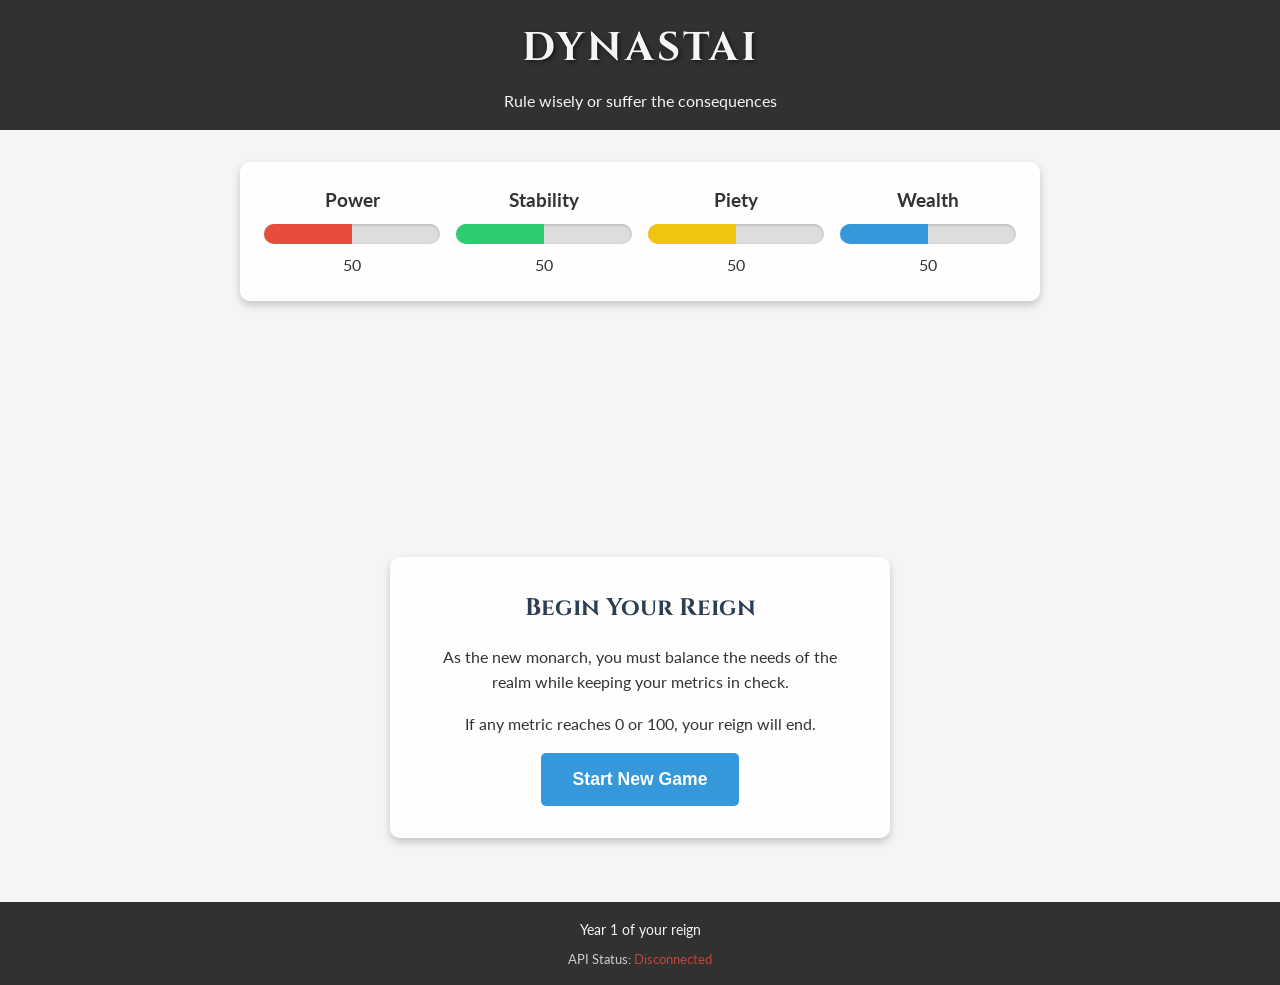
==== environments/dynastai/src/web/static/index.html @ e0dabe12 "Add DynastAI game environment with FastAPI backend and web frontend - Introduced `dynastai_local_ser" ====
<!DOCTYPE html>
<html lang="en">
<head>
    <meta charset="UTF-8">
    <meta name="viewport" content="width=device-width, initial-scale=1.0">
    <title>DynastAI - Medieval Kingdom Management</title>
    <link rel="stylesheet" href="css/main.css">
    <link rel="preconnect" href="https://fonts.googleapis.com">
    <link rel="preconnect" href="https://fonts.gstatic.com" crossorigin>
    <link href="https://fonts.googleapis.com/css2?family=Cinzel:wght@400;700&family=Lato:wght@300;400;700&display=swap" rel="stylesheet">
</head>
<body>
    <header>
        <h1>DynastAI</h1>
        <p>Rule wisely or suffer the consequences</p>
    </header>
    
    <main>
        <div id="metrics-container">
            <div class="metric">
                <h3>Power</h3>
                <div class="meter-container">
                    <div class="meter power" id="power-meter"></div>
                </div>
                <span id="power-value">50</span>
            </div>
            <div class="metric">
                <h3>Stability</h3>
                <div class="meter-container">
                    <div class="meter stability" id="stability-meter"></div>
                </div>
                <span id="stability-value">50</span>
            </div>
            <div class="metric">
                <h3>Piety</h3>
                <div class="meter-container">
                    <div class="meter piety" id="piety-meter"></div>
                </div>
                <span id="piety-value">50</span>
            </div>
            <div class="metric">
                <h3>Wealth</h3>
                <div class="meter-container">
                    <div class="meter wealth" id="wealth-meter"></div>
                </div>
                <span id="wealth-value">50</span>
            </div>
        </div>
        
        <div id="card-container" class="hidden">
            <div id="card">
                <div id="category-indicator"></div>
                <div id="card-text">Welcome to your kingdom, Your Majesty. Make your choices wisely...</div>
                <div id="card-options">
                    <button id="yes-button" class="choice-btn">Yes</button>
                    <button id="no-button" class="choice-btn">No</button>
                </div>
            </div>
        </div>
        
        <div id="effects-display" class="hidden">
            <div class="effect-item power-effect">Power: <span id="power-effect">0</span></div>
            <div class="effect-item stability-effect">Stability: <span id="stability-effect">0</span></div>
            <div class="effect-item piety-effect">Piety: <span id="piety-effect">0</span></div>
            <div class="effect-item wealth-effect">Wealth: <span id="wealth-effect">0</span></div>
        </div>
        
        <div id="start-screen">
            <h2>Begin Your Reign</h2>
            <p>As the new monarch, you must balance the needs of the realm while keeping your metrics in check.</p>
            <p>If any metric reaches 0 or 100, your reign will end.</p>
            <button id="start-game" class="primary-btn">Start New Game</button>
        </div>
        
        <div id="game-over" class="hidden">
            <h2>Your Reign Has Ended</h2>
            <p id="game-over-reason"></p>
            <div id="final-metrics">
                <div>Power: <span id="final-power"></span></div>
                <div>Stability: <span id="final-stability"></span></div>
                <div>Piety: <span id="final-piety"></span></div>
                <div>Wealth: <span id="final-wealth"></span></div>
            </div>
            <p id="reign-summary"></p>
            <button id="new-game" class="primary-btn">Start New Reign</button>
        </div>
    </main>
    
    <footer>
        <p>Year <span id="reign-year">1</span> of your reign</p>
        <p class="api-status">API Status: <span id="api-status">Checking...</span></p>
    </footer>
    
    <script src="js/game.js"></script>
</body>
</html>
---- environments/dynastai/src/web/static/css/main.css ----
/* 
   DynastAI - Main CSS Styles
   Medieval kingdom management game
*/

:root {
    --power-color: #e74c3c;
    --stability-color: #2ecc71;
    --piety-color: #f1c40f;
    --wealth-color: #3498db;
    --primary-bg: #2c3e50;
    --secondary-bg: #34495e;
    --card-bg: rgba(255, 255, 255, 0.95);
    --text-color: #333;
    --light-text: #f5f5f5;
    --shadow: 0 4px 8px rgba(0, 0, 0, 0.2);
    --header-font: 'Cinzel', serif;
    --body-font: 'Lato', sans-serif;
}

* {
    box-sizing: border-box;
    margin: 0;
    padding: 0;
}

body {
    font-family: var(--body-font);
    background-color: #f5f5f5;
    color: var(--text-color);
    line-height: 1.6;
    background-image: url('https://images.unsplash.com/photo-1534196511436-921a4e99f297?ixid=MnwxMjA3fDB8MHxwaG90by1wYWdlfHx8fGVufDB8fHx8&ixlib=rb-1.2.1&auto=format&fit=crop&w=1920&q=80');
    background-size: cover;
    background-position: center;
    background-attachment: fixed;
}

header, footer {
    text-align: center;
    padding: 1rem;
    background-color: rgba(0, 0, 0, 0.8);
    color: var(--light-text);
}

header h1 {
    font-family: var(--header-font);
    font-size: 2.5rem;
    margin-bottom: 0.5rem;
    text-transform: uppercase;
    letter-spacing: 3px;
    text-shadow: 2px 2px 4px rgba(0, 0, 0, 0.5);
}

main {
    max-width: 800px;
    margin: 2rem auto;
    min-height: calc(100vh - 12rem);
    display: flex;
    flex-direction: column;
    justify-content: space-between;
}

#metrics-container {
    display: flex;
    flex-wrap: wrap;
    justify-content: space-between;
    margin-bottom: 2rem;
    background-color: rgba(255, 255, 255, 0.9);
    padding: 1rem;
    border-radius: 10px;
    box-shadow: var(--shadow);
}

.metric {
    flex: 1;
    min-width: 150px;
    margin: 0.5rem;
    text-align: center;
}

.meter-container {
    background-color: #ddd;
    height: 20px;
    border-radius: 10px;
    margin: 0.5rem 0;
    overflow: hidden;
    box-shadow: inset 0 1px 3px rgba(0, 0, 0, 0.2);
}

.meter {
    height: 100%;
    transition: width 0.5s ease-in-out;
    position: relative;
}

.power { background-color: var(--power-color); width: 50%; }
.stability { background-color: var(--stability-color); width: 50%; }
.piety { background-color: var(--piety-color); width: 50%; }
.wealth { background-color: var(--wealth-color); width: 50%; }

#card-container {
    display: flex;
    justify-content: center;
    margin: 2rem 0;
}

#card {
    background-color: var(--card-bg);
    padding: 2rem;
    border-radius: 10px;
    box-shadow: var(--shadow);
    width: 100%;
    max-width: 600px;
    position: relative;
    border: 1px solid #ddd;
}

#category-indicator {
    position: absolute;
    top: -10px;
    right: -10px;
    width: 30px;
    height: 30px;
    border-radius: 50%;
    background-color: var(--power-color);
    border: 2px solid white;
}

#category-indicator.power { background-color: var(--power-color); }
#category-indicator.stability { background-color: var(--stability-color); }
#category-indicator.piety { background-color: var(--piety-color); }
#category-indicator.wealth { background-color: var(--wealth-color); }

#card-text {
    font-size: 1.2rem;
    margin-bottom: 2rem;
    line-height: 1.6;
}

#card-options {
    display: flex;
    justify-content: space-between;
}

button {
    padding: 0.8rem 2rem;
    border: none;
    border-radius: 5px;
    cursor: pointer;
    font-size: 1rem;
    font-weight: bold;
    transition: all 0.2s ease;
}

.choice-btn {
    min-width: 150px;
}

#yes-button {
    background-color: #2ecc71;
    color: white;
}

#no-button {
    background-color: #e74c3c;
    color: white;
}

.primary-btn {
    background-color: #3498db;
    color: white;
    padding: 1rem 2rem;
    font-size: 1.1rem;
}

button:hover {
    transform: translateY(-2px);
    box-shadow: var(--shadow);
}

#effects-display {
    display: flex;
    justify-content: space-around;
    flex-wrap: wrap;
    margin: 1rem 0;
    background-color: rgba(255, 255, 255, 0.8);
    padding: 1rem;
    border-radius: 5px;
    box-shadow: var(--shadow);
}

.effect-item {
    padding: 0.5rem;
    border-radius: 5px;
    margin: 0.25rem;
    min-width: 100px;
    text-align: center;
    font-weight: bold;
}

.power-effect { color: var(--power-color); }
.stability-effect { color: var(--stability-color); }
.piety-effect { color: var(--piety-color); }
.wealth-effect { color: var(--wealth-color); }

#start-screen, #game-over {
    background-color: var(--card-bg);
    padding: 2rem;
    border-radius: 10px;
    box-shadow: var(--shadow);
    text-align: center;
    margin: 2rem auto;
    max-width: 500px;
}

#start-screen h2, #game-over h2 {
    font-family: var(--header-font);
    margin-bottom: 1rem;
    color: var(--primary-bg);
}

#start-screen p {
    margin-bottom: 1rem;
}

#game-over #final-metrics {
    display: grid;
    grid-template-columns: 1fr 1fr;
    gap: 1rem;
    margin: 1.5rem 0;
    text-align: left;
    padding: 1rem;
    background-color: rgba(0, 0, 0, 0.05);
    border-radius: 5px;
}

#game-over #reign-summary {
    margin: 1.5rem 0;
    font-weight: bold;
    font-size: 1.1rem;
}

footer {
    margin-top: auto;
    font-size: 0.9rem;
}

.api-status {
    font-size: 0.8rem;
    margin-top: 0.5rem;
    opacity: 0.8;
}

#api-status.online {
    color: var(--stability-color);
}

#api-status.offline {
    color: var(--power-color);
}

.hidden {
    display: none !important;
}

/* Responsive adjustments */
@media (max-width: 768px) {
    #card {
        margin: 1rem;
        padding: 1.5rem;
    }
    
    .metric {
        min-width: 120px;
    }
    
    #card-options {
        flex-direction: column;
        gap: 1rem;
    }
    
    .choice-btn {
        width: 100%;
    }
}
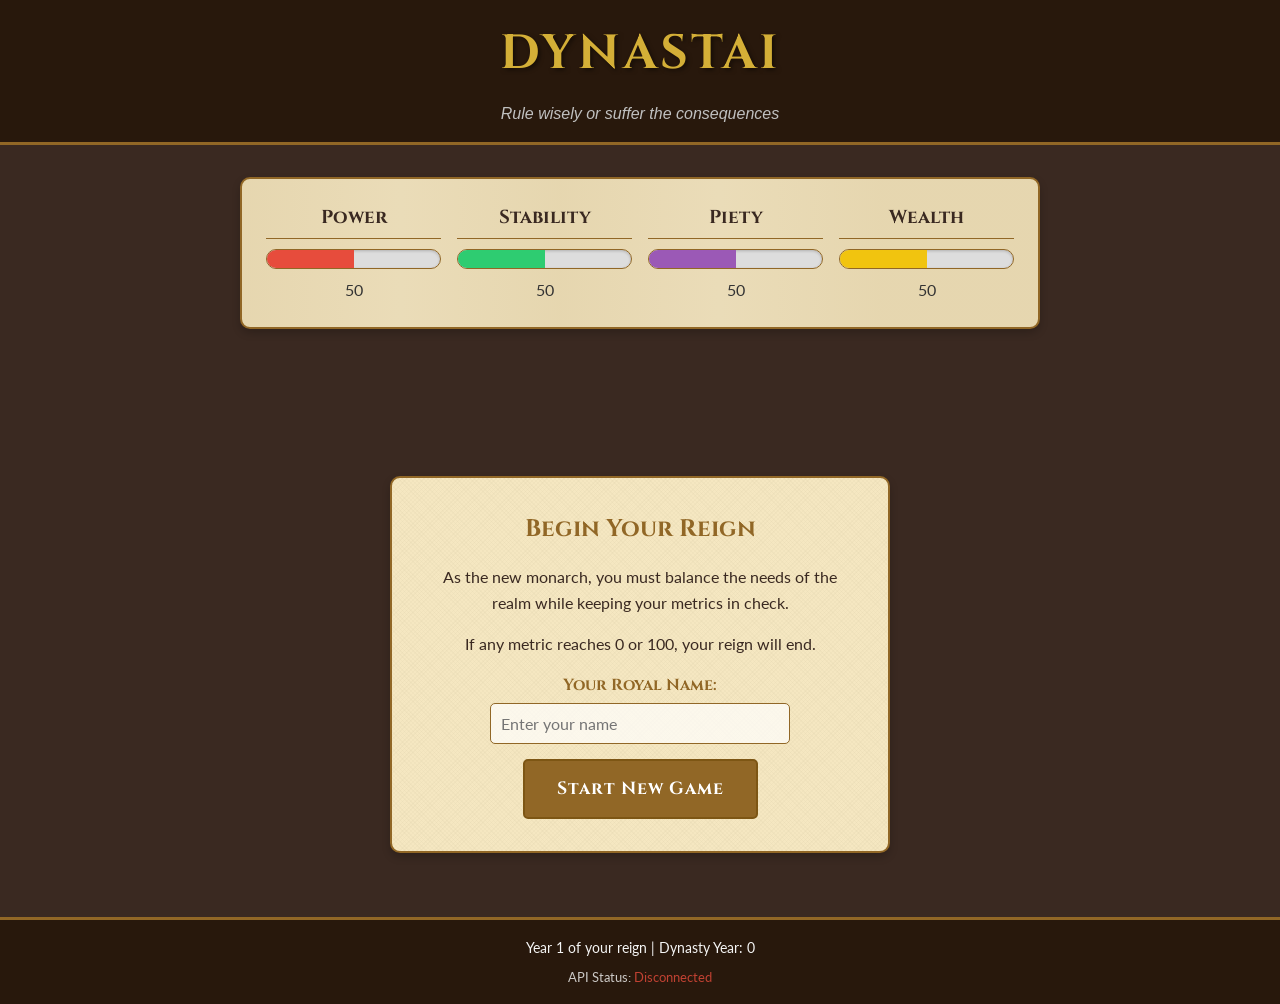
==== commit 7101aad1: "Add DynastAI integration documentation and setup scripts - Introduced `ATROPOS_INTEGRATION.md` for d" ====
--- a/environments/dynastai/src/web/static/index.html
+++ b/environments/dynastai/src/web/static/index.html
@@ -69,6 +69,10 @@
             <h2>Begin Your Reign</h2>
             <p>As the new monarch, you must balance the needs of the realm while keeping your metrics in check.</p>
             <p>If any metric reaches 0 or 100, your reign will end.</p>
+            <div class="name-input">
+                <label for="ruler-name">Your Royal Name:</label>
+                <input type="text" id="ruler-name" placeholder="Enter your name">
+            </div>
             <button id="start-game" class="primary-btn">Start New Game</button>
         </div>
         
@@ -82,12 +86,17 @@
                 <div>Wealth: <span id="final-wealth"></span></div>
             </div>
             <p id="reign-summary"></p>
-            <button id="new-game" class="primary-btn">Start New Reign</button>
+            <p id="detailed-ending" class="detailed-ending"></p>
+            <p id="legacy-message" class="legacy-message"></p>
+            <div id="reign-options">
+                <button id="continue-game" class="secondary-btn">Continue Dynasty</button>
+                <button id="new-game" class="primary-btn">Start New Reign</button>
+            </div>
         </div>
     </main>
     
     <footer>
-        <p>Year <span id="reign-year">1</span> of your reign</p>
+        <p>Year <span id="reign-year">1</span> of your reign | Dynasty Year: <span id="dynasty-year">0</span></p>
         <p class="api-status">API Status: <span id="api-status">Checking...</span></p>
     </footer>
     
--- a/environments/dynastai/src/web/static/css/main.css
+++ b/environments/dynastai/src/web/static/css/main.css
@@ -1,13 +1,13 @@
-   /* 
+/* 
    DynastAI - Main CSS Styles
    Medieval kingdom management game
 */
 
 :root {
-    --power-color: #e74c3c;
-    --stability-color: #2ecc71;
-    --piety-color: #f1c40f;
-    --wealth-color: #3498db;
+    --power-color: #e74c3c;     /* Red for power */
+    --stability-color: #2ecc71; /* Green for stability */
+    --piety-color: #9b59b6;     /* Purple for piety */
+    --wealth-color: #f1c40f;    /* Yellow for wealth */
     --primary-bg: #2c3e50;
     --secondary-bg: #34495e;
     --card-bg: rgba(255, 255, 255, 0.95);
@@ -16,6 +16,10 @@
     --shadow: 0 4px 8px rgba(0, 0, 0, 0.2);
     --header-font: 'Cinzel', serif;
     --body-font: 'Lato', sans-serif;
+    --parchment: #f5e7c1;
+    --aged-parchment: #e8d8b0;
+    --dark-ink: #3a2921;
+    --border-color: #916726;
 }
 
 * {
@@ -26,29 +30,33 @@
 
 body {
     font-family: var(--body-font);
-    background-color: #f5f5f5;
+    background-color: #3a2921; /* Dark woody background */
     color: var(--text-color);
     line-height: 1.6;
-    background-image: url('https://images.unsplash.com/photo-1534196511436-921a4e99f297?ixid=MnwxMjA3fDB8MHxwaG90by1wYWdlfHx8fGVufDB8fHx8&ixlib=rb-1.2.1&auto=format&fit=crop&w=1920&q=80');
-    background-size: cover;
-    background-position: center;
-    background-attachment: fixed;
+    position: relative;
 }
 
 header, footer {
     text-align: center;
     padding: 1rem;
-    background-color: rgba(0, 0, 0, 0.8);
+    background-color: #28180c;
     color: var(--light-text);
+    border-bottom: 3px solid var(--border-color);
 }
 
 header h1 {
     font-family: var(--header-font);
-    font-size: 2.5rem;
+    font-size: 3rem;
     margin-bottom: 0.5rem;
     text-transform: uppercase;
     letter-spacing: 3px;
     text-shadow: 2px 2px 4px rgba(0, 0, 0, 0.5);
+    color: #d4af37; /* Gold */
+}
+
+header p {
+    font-style: italic;
+    color: #c0c0c0; /* Silver */
 }
 
 main {
@@ -65,10 +73,13 @@
     flex-wrap: wrap;
     justify-content: space-between;
     margin-bottom: 2rem;
-    background-color: rgba(255, 255, 255, 0.9);
+    background-color: var(--aged-parchment);
     padding: 1rem;
     border-radius: 10px;
     box-shadow: var(--shadow);
+    border: 2px solid var(--border-color);
+    /* Create parchment texture with gradient */
+    background-image: linear-gradient(to right, rgba(222, 208, 173, 0.2) 0%, rgba(255, 255, 255, 0.1) 20%, rgba(222, 208, 173, 0.2) 40%, rgba(255, 255, 255, 0.1) 60%, rgba(222, 208, 173, 0.2) 80%);
 }
 
 .metric {
@@ -76,6 +87,14 @@
     min-width: 150px;
     margin: 0.5rem;
     text-align: center;
+}
+
+.metric h3 {
+    font-family: var(--header-font);
+    color: var(--dark-ink);
+    border-bottom: 1px solid var(--border-color);
+    padding-bottom: 5px;
+    margin-bottom: 10px;
 }
 
 .meter-container {
@@ -85,6 +104,7 @@
     margin: 0.5rem 0;
     overflow: hidden;
     box-shadow: inset 0 1px 3px rgba(0, 0, 0, 0.2);
+    border: 1px solid var(--border-color);
 }
 
 .meter {
@@ -98,6 +118,27 @@
 .piety { background-color: var(--piety-color); width: 50%; }
 .wealth { background-color: var(--wealth-color); width: 50%; }
 
+.stat-change {
+    font-size: 0.9em;
+    font-weight: bold;
+    margin-left: 4px;
+    animation: pulse 1.5s infinite;
+}
+
+.positive {
+    color: var(--stability-color);
+}
+
+.negative {
+    color: var(--power-color);
+}
+
+@keyframes pulse {
+    0% { opacity: 1; }
+    50% { opacity: 0.5; }
+    100% { opacity: 1; }
+}
+
 #card-container {
     display: flex;
     justify-content: center;
@@ -105,14 +146,18 @@
 }
 
 #card {
-    background-color: var(--card-bg);
+    background-color: var(--parchment);
     padding: 2rem;
     border-radius: 10px;
     box-shadow: var(--shadow);
     width: 100%;
     max-width: 600px;
     position: relative;
-    border: 1px solid #ddd;
+    border: 2px solid var(--border-color);
+    /* Create parchment texture with subtle patterns */
+    background-image: 
+        repeating-linear-gradient(45deg, rgba(222, 208, 173, 0.2) 0px, rgba(222, 208, 173, 0.2) 1px, transparent 1px, transparent 3px),
+        repeating-linear-gradient(-45deg, rgba(222, 208, 173, 0.2) 0px, rgba(222, 208, 173, 0.2) 1px, transparent 1px, transparent 3px);
 }
 
 #category-indicator {
@@ -124,6 +169,7 @@
     border-radius: 50%;
     background-color: var(--power-color);
     border: 2px solid white;
+    box-shadow: var(--shadow);
 }
 
 #category-indicator.power { background-color: var(--power-color); }
@@ -135,6 +181,17 @@
     font-size: 1.2rem;
     margin-bottom: 2rem;
     line-height: 1.6;
+    color: var(--dark-ink);
+}
+
+.character-name {
+    font-weight: bold;
+    color: var(--border-color);
+    display: block;
+    margin-bottom: 8px;
+    font-style: italic;
+    font-size: 1.3rem;
+    font-family: var(--header-font);
 }
 
 #card-options {
@@ -150,32 +207,46 @@
     font-size: 1rem;
     font-weight: bold;
     transition: all 0.2s ease;
+    font-family: var(--header-font);
+    letter-spacing: 1px;
 }
 
 .choice-btn {
     min-width: 150px;
+    border: 2px solid #7d5614;
 }
 
 #yes-button {
-    background-color: #2ecc71;
+    background-color: #2e7d32;
     color: white;
 }
 
 #no-button {
-    background-color: #e74c3c;
+    background-color: #c62828;
     color: white;
 }
 
 .primary-btn {
-    background-color: #3498db;
+    background-color: #916726;
     color: white;
     padding: 1rem 2rem;
     font-size: 1.1rem;
+    border: 2px solid #7d5614;
+}
+
+.secondary-btn {
+    background-color: #5f4520;
+    color: white;
+    padding: 0.8rem 1.5rem;
+    font-size: 1rem;
+    margin-right: 10px;
+    border: 2px solid #493814;
 }
 
 button:hover {
     transform: translateY(-2px);
     box-shadow: var(--shadow);
+    filter: brightness(110%);
 }
 
 #effects-display {
@@ -183,10 +254,11 @@
     justify-content: space-around;
     flex-wrap: wrap;
     margin: 1rem 0;
-    background-color: rgba(255, 255, 255, 0.8);
+    background-color: var(--parchment);
     padding: 1rem;
     border-radius: 5px;
     box-shadow: var(--shadow);
+    border: 2px solid var(--border-color);
 }
 
 .effect-item {
@@ -204,23 +276,29 @@
 .wealth-effect { color: var(--wealth-color); }
 
 #start-screen, #game-over {
-    background-color: var(--card-bg);
+    background-color: var(--parchment);
     padding: 2rem;
     border-radius: 10px;
     box-shadow: var(--shadow);
     text-align: center;
     margin: 2rem auto;
     max-width: 500px;
+    border: 2px solid var(--border-color);
+    /* Create parchment texture with subtle patterns */
+    background-image: 
+        repeating-linear-gradient(45deg, rgba(222, 208, 173, 0.2) 0px, rgba(222, 208, 173, 0.2) 1px, transparent 1px, transparent 3px),
+        repeating-linear-gradient(-45deg, rgba(222, 208, 173, 0.2) 0px, rgba(222, 208, 173, 0.2) 1px, transparent 1px, transparent 3px);
 }
 
 #start-screen h2, #game-over h2 {
     font-family: var(--header-font);
     margin-bottom: 1rem;
-    color: var(--primary-bg);
+    color: #916726;
 }
 
 #start-screen p {
     margin-bottom: 1rem;
+    color: var(--dark-ink);
 }
 
 #game-over #final-metrics {
@@ -230,19 +308,76 @@
     margin: 1.5rem 0;
     text-align: left;
     padding: 1rem;
-    background-color: rgba(0, 0, 0, 0.05);
+    background-color: rgba(255, 255, 255, 0.5);
     border-radius: 5px;
+    border: 1px solid var(--border-color);
+    color: var(--dark-ink);
 }
 
 #game-over #reign-summary {
     margin: 1.5rem 0;
     font-weight: bold;
     font-size: 1.1rem;
+    color: #916726;
+}
+
+.detailed-ending {
+    background-color: rgba(30, 30, 30, 0.7);
+    color: var(--light-text);
+    padding: 15px;
+    border-radius: 8px;
+    margin: 15px 0;
+    line-height: 1.7;
+    max-width: 600px;
+    text-align: justify;
+    margin-left: auto;
+    margin-right: auto;
+    border: 1px solid var(--border-color);
+}
+
+.legacy-message {
+    font-style: italic;
+    margin: 20px 0;
+    color: #493814;
+}
+
+#reign-options {
+    display: flex;
+    gap: 15px;
+    justify-content: center;
+    margin-top: 20px;
+}
+
+.name-input {
+    margin: 15px 0;
+}
+
+.name-input label {
+    display: block;
+    margin-bottom: 5px;
+    font-weight: bold;
+    font-family: var(--header-font);
+    color: #916726;
+}
+
+.name-input input {
+    padding: 10px;
+    border: 1px solid var(--border-color);
+    border-radius: 5px;
+    width: 100%;
+    font-size: 16px;
+    max-width: 300px;
+    margin: 0 auto 15px;
+    display: block;
+    background-color: rgba(255, 255, 255, 0.7);
+    font-family: var(--body-font);
 }
 
 footer {
     margin-top: auto;
     font-size: 0.9rem;
+    border-top: 3px solid var(--border-color);
+    border-bottom: none;
 }
 
 .api-status {
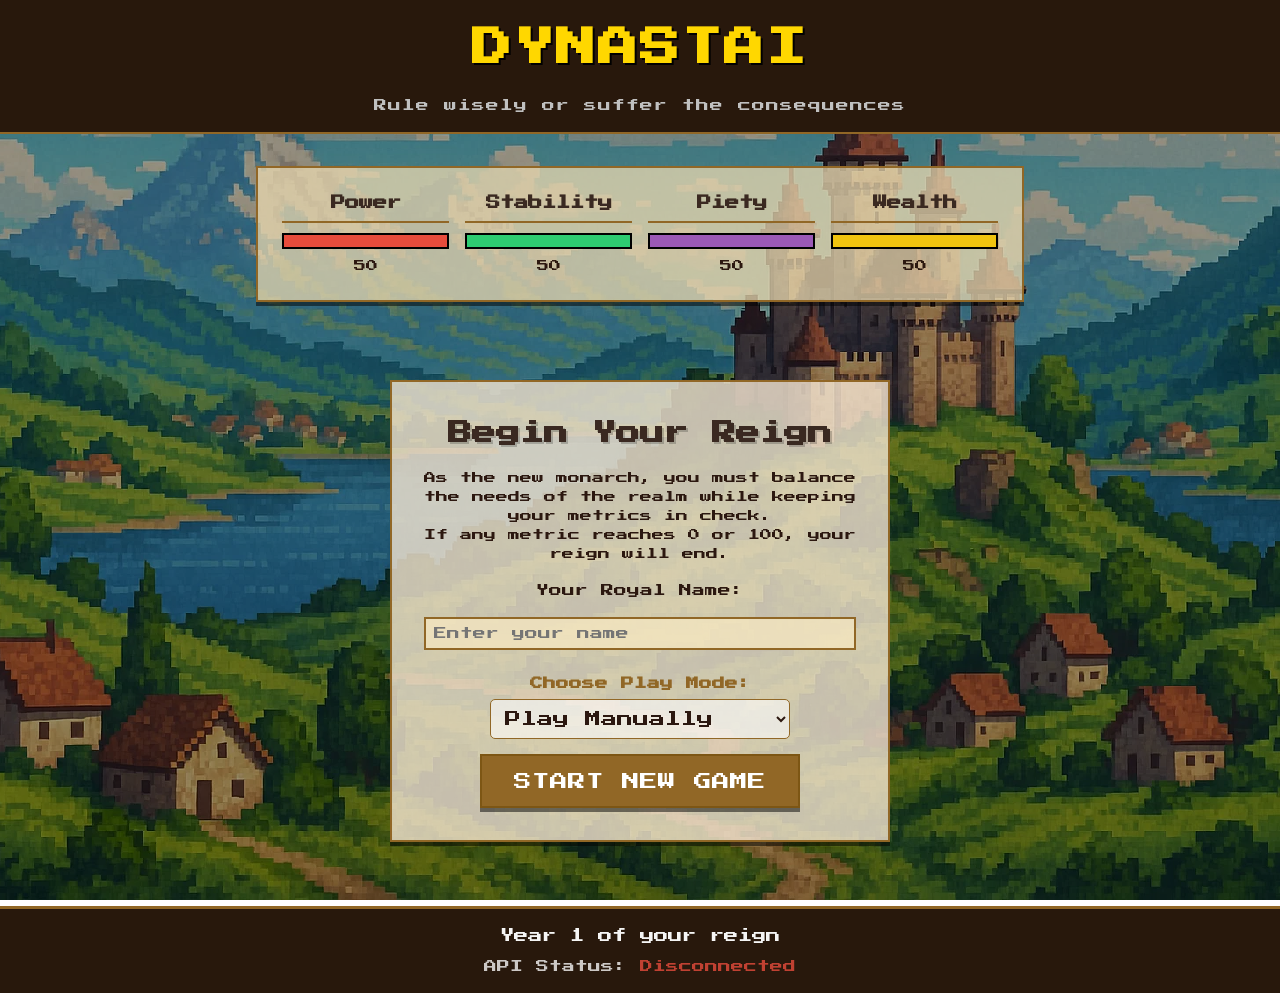
==== commit 816489c9: "new UI and openrouter integration" ====
--- a/environments/dynastai/src/web/static/index.html
+++ b/environments/dynastai/src/web/static/index.html
@@ -8,6 +8,7 @@
     <link rel="preconnect" href="https://fonts.googleapis.com">
     <link rel="preconnect" href="https://fonts.gstatic.com" crossorigin>
     <link href="https://fonts.googleapis.com/css2?family=Cinzel:wght@400;700&family=Lato:wght@300;400;700&display=swap" rel="stylesheet">
+    <link href="https://fonts.googleapis.com/css2?family=Press+Start+2P&display=swap" rel="stylesheet">
 </head>
 <body>
     <header>
@@ -73,6 +74,15 @@
                 <label for="ruler-name">Your Royal Name:</label>
                 <input type="text" id="ruler-name" placeholder="Enter your name">
             </div>
+            
+            <div class="play-mode">
+                <label for="play-mode">Choose Play Mode:</label>
+                <select id="play-mode" class="mode-select">
+                    <option value="manual">Play Manually</option>
+                    <option value="ai">Let AI Play</option>
+                </select>
+            </div>
+            
             <button id="start-game" class="primary-btn">Start New Game</button>
         </div>
         
@@ -96,7 +106,7 @@
     </main>
     
     <footer>
-        <p>Year <span id="reign-year">1</span> of your reign | Dynasty Year: <span id="dynasty-year">0</span></p>
+        <p>Year <span id="reign-year">1</span> of your reign</p>
         <p class="api-status">API Status: <span id="api-status">Checking...</span></p>
     </footer>
     
--- a/environments/dynastai/src/web/static/css/main.css
+++ b/environments/dynastai/src/web/static/css/main.css
@@ -1,6 +1,6 @@
 /* 
    DynastAI - Main CSS Styles
-   Medieval kingdom management game
+   Medieval kingdom management game - Pixel Art Theme
 */
 
 :root {
@@ -10,30 +10,71 @@
     --wealth-color: #f1c40f;    /* Yellow for wealth */
     --primary-bg: #2c3e50;
     --secondary-bg: #34495e;
-    --card-bg: rgba(255, 255, 255, 0.95);
-    --text-color: #333;
+    --card-bg: #f5e6d3;
+    --text-color: #2c1810;
     --light-text: #f5f5f5;
-    --shadow: 0 4px 8px rgba(0, 0, 0, 0.2);
-    --header-font: 'Cinzel', serif;
-    --body-font: 'Lato', sans-serif;
+    --shadow: 0 4px 0 rgba(0, 0, 0, 0.5);
+    --header-font: 'Press Start 2P', monospace;
+    --body-font: 'Press Start 2P', monospace;
     --parchment: #f5e7c1;
     --aged-parchment: #e8d8b0;
     --dark-ink: #3a2921;
     --border-color: #916726;
+    --pixel-size: 2px;
 }
 
 * {
     box-sizing: border-box;
     margin: 0;
     padding: 0;
+    image-rendering: pixelated;
 }
 
 body {
     font-family: var(--body-font);
-    background-color: #3a2921; /* Dark woody background */
+    background-image: url('../images/landscape_px_art.webp');
+    background-size: cover;
+    background-position: center;
+    background-repeat: no-repeat;
+    background-attachment: fixed;
     color: var(--text-color);
     line-height: 1.6;
     position: relative;
+    font-size: 12px;
+    min-height: 100vh;
+    image-rendering: pixelated;
+    image-rendering: crisp-edges;
+}
+
+/* Add semi-transparent overlay to improve text readability */
+body::before {
+    content: '';
+    position: fixed;
+    top: 0;
+    left: 0;
+    width: 100%;
+    height: 100%;
+    background-color: rgba(0, 0, 0, 0.4);
+    z-index: 0;
+}
+
+/* Ensure content appears above the overlay */
+main, header, footer {
+    position: relative;
+    z-index: 1;
+}
+
+/* Update container backgrounds to be more transparent */
+#metrics-container {
+    background-color: rgba(232, 216, 176, 0.75);
+}
+
+#card {
+    background-color: rgba(245, 230, 211, 0.8);
+}
+
+#start-screen, #game-over {
+    background-color: rgba(245, 230, 211, 0.8);
 }
 
 header, footer {
@@ -41,22 +82,25 @@
     padding: 1rem;
     background-color: #28180c;
     color: var(--light-text);
-    border-bottom: 3px solid var(--border-color);
+    border-bottom: var(--pixel-size) solid var(--border-color);
+    image-rendering: pixelated;
 }
 
 header h1 {
     font-family: var(--header-font);
-    font-size: 3rem;
-    margin-bottom: 0.5rem;
+    font-size: 2.5rem;
+    margin-bottom: 1rem;
     text-transform: uppercase;
-    letter-spacing: 3px;
-    text-shadow: 2px 2px 4px rgba(0, 0, 0, 0.5);
-    color: #d4af37; /* Gold */
+    letter-spacing: 2px;
+    color: #ffd700;
+    text-shadow: var(--pixel-size) var(--pixel-size) 0 #000;
 }
 
 header p {
-    font-style: italic;
-    color: #c0c0c0; /* Silver */
+    font-style: normal;
+    color: #c0c0c0;
+    font-size: 0.8rem;
+    letter-spacing: 1px;
 }
 
 main {
@@ -66,6 +110,7 @@
     display: flex;
     flex-direction: column;
     justify-content: space-between;
+    padding: 0 1rem;
 }
 
 #metrics-container {
@@ -73,13 +118,10 @@
     flex-wrap: wrap;
     justify-content: space-between;
     margin-bottom: 2rem;
-    background-color: var(--aged-parchment);
     padding: 1rem;
-    border-radius: 10px;
+    border: var(--pixel-size) solid var(--border-color);
     box-shadow: var(--shadow);
-    border: 2px solid var(--border-color);
-    /* Create parchment texture with gradient */
-    background-image: linear-gradient(to right, rgba(222, 208, 173, 0.2) 0%, rgba(255, 255, 255, 0.1) 20%, rgba(222, 208, 173, 0.2) 40%, rgba(255, 255, 255, 0.1) 60%, rgba(222, 208, 173, 0.2) 80%);
+    image-rendering: pixelated;
 }
 
 .metric {
@@ -92,90 +134,201 @@
 .metric h3 {
     font-family: var(--header-font);
     color: var(--dark-ink);
-    border-bottom: 1px solid var(--border-color);
+    border-bottom: var(--pixel-size) solid var(--border-color);
     padding-bottom: 5px;
     margin-bottom: 10px;
+    font-size: 0.9rem;
 }
 
 .meter-container {
-    background-color: #ddd;
-    height: 20px;
-    border-radius: 10px;
+    background-color: #444;
+    height: 16px;
     margin: 0.5rem 0;
+    border: var(--pixel-size) solid #000;
+    position: relative;
     overflow: hidden;
-    box-shadow: inset 0 1px 3px rgba(0, 0, 0, 0.2);
-    border: 1px solid var(--border-color);
+    image-rendering: pixelated;
 }
 
 .meter {
     height: 100%;
-    transition: width 0.5s ease-in-out;
-    position: relative;
-}
-
-.power { background-color: var(--power-color); width: 50%; }
-.stability { background-color: var(--stability-color); width: 50%; }
-.piety { background-color: var(--piety-color); width: 50%; }
-.wealth { background-color: var(--wealth-color); width: 50%; }
-
-.stat-change {
-    font-size: 0.9em;
-    font-weight: bold;
-    margin-left: 4px;
-    animation: pulse 1.5s infinite;
-}
-
-.positive {
-    color: var(--stability-color);
-}
-
-.negative {
-    color: var(--power-color);
-}
-
-@keyframes pulse {
-    0% { opacity: 1; }
-    50% { opacity: 0.5; }
-    100% { opacity: 1; }
-}
+    transition: width 0.5s steps(10);
+    image-rendering: pixelated;
+}
+
+.power { background-color: var(--power-color); }
+.stability { background-color: var(--stability-color); }
+.piety { background-color: var(--piety-color); }
+.wealth { background-color: var(--wealth-color); }
 
 #card-container {
     display: flex;
     justify-content: center;
-    margin: 2rem 0;
+    align-items: center;
+    width: 100%;
+    margin: 2rem auto;
 }
 
 #card {
-    background-color: var(--parchment);
-    padding: 2rem;
-    border-radius: 10px;
+    padding: 1.5rem;
+    border: var(--pixel-size) solid var(--border-color);
     box-shadow: var(--shadow);
     width: 100%;
     max-width: 600px;
     position: relative;
-    border: 2px solid var(--border-color);
-    /* Create parchment texture with subtle patterns */
-    background-image: 
-        repeating-linear-gradient(45deg, rgba(222, 208, 173, 0.2) 0px, rgba(222, 208, 173, 0.2) 1px, transparent 1px, transparent 3px),
-        repeating-linear-gradient(-45deg, rgba(222, 208, 173, 0.2) 0px, rgba(222, 208, 173, 0.2) 1px, transparent 1px, transparent 3px);
-}
-
-#category-indicator {
-    position: absolute;
-    top: -10px;
-    right: -10px;
-    width: 30px;
-    height: 30px;
-    border-radius: 50%;
-    background-color: var(--power-color);
-    border: 2px solid white;
+    image-rendering: pixelated;
+    margin: 0 auto;
+}
+
+button {
+    padding: 0.8rem 1.5rem;
+    border: var(--pixel-size) solid #000;
+    cursor: pointer;
+    font-family: var(--body-font);
+    font-size: 0.8rem;
+    font-weight: normal;
+    text-transform: uppercase;
+    transition: all 0.2s steps(5);
     box-shadow: var(--shadow);
-}
-
-#category-indicator.power { background-color: var(--power-color); }
-#category-indicator.stability { background-color: var(--stability-color); }
-#category-indicator.piety { background-color: var(--piety-color); }
-#category-indicator.wealth { background-color: var(--wealth-color); }
+    image-rendering: pixelated;
+}
+
+.choice-btn {
+    min-width: 200px;
+    text-align: center;
+    padding: 1rem 2rem;
+    transition: all 0.3s steps(3);
+}
+
+.choice-btn.highlight {
+    transform: scale(1.1);
+    box-shadow: 
+        0 0 0 var(--pixel-size) #ffd700,
+        0 0 calc(var(--pixel-size) * 4) #ffd700,
+        0 6px 0 rgba(0, 0, 0, 0.5);
+    animation: pulse-highlight 0.5s steps(2) infinite;
+}
+
+@keyframes pulse-highlight {
+    0% { 
+        box-shadow: 
+            0 0 0 var(--pixel-size) #ffd700,
+            0 0 calc(var(--pixel-size) * 4) #ffd700,
+            0 6px 0 rgba(0, 0, 0, 0.5);
+    }
+    50% { 
+        box-shadow: 
+            0 0 0 calc(var(--pixel-size) * 2) #ffd700,
+            0 0 calc(var(--pixel-size) * 8) #ffd700,
+            0 6px 0 rgba(0, 0, 0, 0.5);
+    }
+    100% { 
+        box-shadow: 
+            0 0 0 var(--pixel-size) #ffd700,
+            0 0 calc(var(--pixel-size) * 4) #ffd700,
+            0 6px 0 rgba(0, 0, 0, 0.5);
+    }
+}
+
+#yes-button {
+    background-color: #2e7d32;
+    color: white;
+    border-color: #1b5e20;
+}
+
+#no-button {
+    background-color: #c62828;
+    color: white;
+    border-color: #b71c1c;
+}
+
+button:hover {
+    transform: translateY(-2px);
+    box-shadow: 0 6px 0 rgba(0, 0, 0, 0.5);
+}
+
+button:active {
+    transform: translateY(2px);
+    box-shadow: 0 2px 0 rgba(0, 0, 0, 0.5);
+}
+
+input[type="text"], select {
+    font-family: var(--body-font);
+    font-size: 0.8rem;
+    padding: 0.5rem;
+    border: var(--pixel-size) solid var(--border-color);
+    background-color: rgba(245, 231, 193, 0.8);
+    color: var(--text-color);
+    width: 100%;
+    margin: 0.5rem 0;
+    image-rendering: pixelated;
+}
+
+.name-input, .play-mode {
+    margin: 1rem 0;
+}
+
+label {
+    font-size: 0.8rem;
+    color: var(--text-color);
+    display: block;
+    margin-bottom: 0.5rem;
+}
+
+#start-screen, #game-over {
+    padding: 2rem;
+    border: var(--pixel-size) solid var(--border-color);
+    box-shadow: var(--shadow);
+    text-align: center;
+    margin: 2rem auto;
+    max-width: 500px;
+    image-rendering: pixelated;
+}
+
+#start-screen h2, #game-over h2 {
+    font-size: 1.5rem;
+    margin-bottom: 1rem;
+    color: var(--dark-ink);
+    text-shadow: var(--pixel-size) var(--pixel-size) 0 rgba(0,0,0,0.2);
+}
+
+.stat-change {
+    font-size: 0.8rem;
+    font-weight: bold;
+    margin-left: 4px;
+    animation: pulse 1s steps(2) infinite;
+}
+
+@keyframes pulse {
+    0% { opacity: 1; }
+    50% { opacity: 0; }
+    100% { opacity: 1; }
+}
+
+.hidden {
+    display: none !important;
+}
+
+#effects-display {
+    display: flex;
+    justify-content: space-around;
+    flex-wrap: wrap;
+    margin: 1rem 0;
+    background-color: rgba(245, 231, 193, 0.8);
+    padding: 1rem;
+    border: var(--pixel-size) solid var(--border-color);
+    box-shadow: var(--shadow);
+    image-rendering: pixelated;
+}
+
+.effect-item {
+    padding: 0.5rem;
+    margin: 0.25rem;
+    min-width: 100px;
+    text-align: center;
+    font-weight: bold;
+    font-size: 0.8rem;
+}
 
 #card-text {
     font-size: 1.2rem;
@@ -196,34 +349,9 @@
 
 #card-options {
     display: flex;
-    justify-content: space-between;
-}
-
-button {
-    padding: 0.8rem 2rem;
-    border: none;
-    border-radius: 5px;
-    cursor: pointer;
-    font-size: 1rem;
-    font-weight: bold;
-    transition: all 0.2s ease;
-    font-family: var(--header-font);
-    letter-spacing: 1px;
-}
-
-.choice-btn {
-    min-width: 150px;
-    border: 2px solid #7d5614;
-}
-
-#yes-button {
-    background-color: #2e7d32;
-    color: white;
-}
-
-#no-button {
-    background-color: #c62828;
-    color: white;
+    justify-content: center;
+    gap: 1rem;
+    margin-top: 2rem;
 }
 
 .primary-btn {
@@ -243,116 +371,53 @@
     border: 2px solid #493814;
 }
 
-button:hover {
-    transform: translateY(-2px);
-    box-shadow: var(--shadow);
-    filter: brightness(110%);
-}
-
-#effects-display {
-    display: flex;
-    justify-content: space-around;
-    flex-wrap: wrap;
-    margin: 1rem 0;
-    background-color: var(--parchment);
-    padding: 1rem;
-    border-radius: 5px;
-    box-shadow: var(--shadow);
-    border: 2px solid var(--border-color);
-}
-
-.effect-item {
-    padding: 0.5rem;
-    border-radius: 5px;
-    margin: 0.25rem;
-    min-width: 100px;
-    text-align: center;
-    font-weight: bold;
-}
-
-.power-effect { color: var(--power-color); }
-.stability-effect { color: var(--stability-color); }
-.piety-effect { color: var(--piety-color); }
-.wealth-effect { color: var(--wealth-color); }
-
-#start-screen, #game-over {
-    background-color: var(--parchment);
-    padding: 2rem;
-    border-radius: 10px;
-    box-shadow: var(--shadow);
-    text-align: center;
-    margin: 2rem auto;
-    max-width: 500px;
-    border: 2px solid var(--border-color);
-    /* Create parchment texture with subtle patterns */
-    background-image: 
-        repeating-linear-gradient(45deg, rgba(222, 208, 173, 0.2) 0px, rgba(222, 208, 173, 0.2) 1px, transparent 1px, transparent 3px),
-        repeating-linear-gradient(-45deg, rgba(222, 208, 173, 0.2) 0px, rgba(222, 208, 173, 0.2) 1px, transparent 1px, transparent 3px);
-}
-
-#start-screen h2, #game-over h2 {
-    font-family: var(--header-font);
-    margin-bottom: 1rem;
-    color: #916726;
-}
-
-#start-screen p {
-    margin-bottom: 1rem;
-    color: var(--dark-ink);
-}
-
-#game-over #final-metrics {
-    display: grid;
-    grid-template-columns: 1fr 1fr;
-    gap: 1rem;
-    margin: 1.5rem 0;
-    text-align: left;
-    padding: 1rem;
-    background-color: rgba(255, 255, 255, 0.5);
-    border-radius: 5px;
-    border: 1px solid var(--border-color);
-    color: var(--dark-ink);
-}
-
-#game-over #reign-summary {
-    margin: 1.5rem 0;
-    font-weight: bold;
-    font-size: 1.1rem;
-    color: #916726;
-}
-
-.detailed-ending {
-    background-color: rgba(30, 30, 30, 0.7);
-    color: var(--light-text);
-    padding: 15px;
-    border-radius: 8px;
+footer {
+    margin-top: auto;
+    font-size: 0.9rem;
+    border-top: 3px solid var(--border-color);
+    border-bottom: none;
+}
+
+.api-status {
+    font-size: 0.8rem;
+    margin-top: 0.5rem;
+    opacity: 0.8;
+}
+
+#api-status.online {
+    color: var(--stability-color);
+}
+
+#api-status.offline {
+    color: var(--power-color);
+}
+
+/* Responsive adjustments */
+@media (max-width: 768px) {
+    #card {
+        margin: 1rem;
+        padding: 1.5rem;
+    }
+    
+    .metric {
+        min-width: 120px;
+    }
+    
+    #card-options {
+        flex-direction: column;
+        gap: 1rem;
+    }
+    
+    .choice-btn {
+        width: 100%;
+    }
+}
+
+.play-mode {
     margin: 15px 0;
-    line-height: 1.7;
-    max-width: 600px;
-    text-align: justify;
-    margin-left: auto;
-    margin-right: auto;
-    border: 1px solid var(--border-color);
-}
-
-.legacy-message {
-    font-style: italic;
-    margin: 20px 0;
-    color: #493814;
-}
-
-#reign-options {
-    display: flex;
-    gap: 15px;
-    justify-content: center;
-    margin-top: 20px;
-}
-
-.name-input {
-    margin: 15px 0;
-}
-
-.name-input label {
+}
+
+.play-mode label {
     display: block;
     margin-bottom: 5px;
     font-weight: bold;
@@ -360,7 +425,7 @@
     color: #916726;
 }
 
-.name-input input {
+.mode-select {
     padding: 10px;
     border: 1px solid var(--border-color);
     border-radius: 5px;
@@ -369,52 +434,11 @@
     max-width: 300px;
     margin: 0 auto 15px;
     display: block;
+    background-color: rgba(255, 255, 255, 0.6);
+    font-family: var(--body-font);
+    cursor: pointer;
+}
+
+.mode-select:hover {
     background-color: rgba(255, 255, 255, 0.7);
-    font-family: var(--body-font);
-}
-
-footer {
-    margin-top: auto;
-    font-size: 0.9rem;
-    border-top: 3px solid var(--border-color);
-    border-bottom: none;
-}
-
-.api-status {
-    font-size: 0.8rem;
-    margin-top: 0.5rem;
-    opacity: 0.8;
-}
-
-#api-status.online {
-    color: var(--stability-color);
-}
-
-#api-status.offline {
-    color: var(--power-color);
-}
-
-.hidden {
-    display: none !important;
-}
-
-/* Responsive adjustments */
-@media (max-width: 768px) {
-    #card {
-        margin: 1rem;
-        padding: 1.5rem;
-    }
-    
-    .metric {
-        min-width: 120px;
-    }
-    
-    #card-options {
-        flex-direction: column;
-        gap: 1rem;
-    }
-    
-    .choice-btn {
-        width: 100%;
-    }
 }
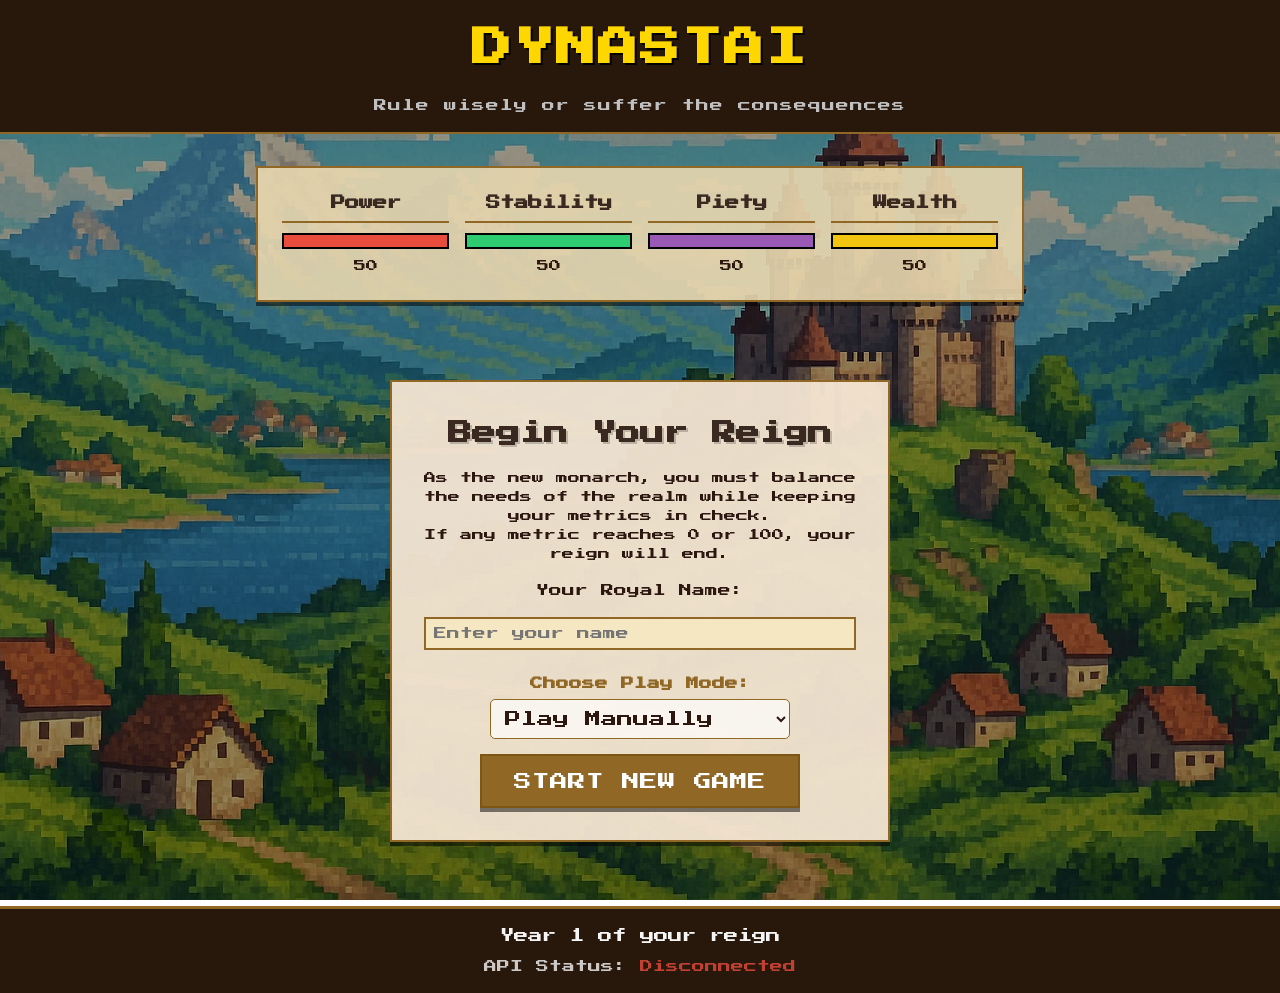
==== commit 208c15a4: "further UI improvements with character img" ====
--- a/environments/dynastai/src/web/static/index.html
+++ b/environments/dynastai/src/web/static/index.html
@@ -51,6 +51,7 @@
         <div id="card-container" class="hidden">
             <div id="card">
                 <div id="category-indicator"></div>
+                <img id="character-image" src="" alt="Character Portrait" class="character-image" style="display: none;">
                 <div id="card-text">Welcome to your kingdom, Your Majesty. Make your choices wisely...</div>
                 <div id="card-options">
                     <button id="yes-button" class="choice-btn">Yes</button>
--- a/environments/dynastai/src/web/static/css/main.css
+++ b/environments/dynastai/src/web/static/css/main.css
@@ -66,15 +66,15 @@
 
 /* Update container backgrounds to be more transparent */
 #metrics-container {
-    background-color: rgba(232, 216, 176, 0.75);
+    background-color: rgba(232, 216, 176, 0.9);
 }
 
 #card {
-    background-color: rgba(245, 230, 211, 0.8);
+    background-color: rgba(245, 230, 211, 0.95);
 }
 
 #start-screen, #game-over {
-    background-color: rgba(245, 230, 211, 0.8);
+    background-color: rgba(245, 230, 211, 0.95);
 }
 
 header, footer {
@@ -257,7 +257,7 @@
     font-size: 0.8rem;
     padding: 0.5rem;
     border: var(--pixel-size) solid var(--border-color);
-    background-color: rgba(245, 231, 193, 0.8);
+    background-color: var(--parchment);
     color: var(--text-color);
     width: 100%;
     margin: 0.5rem 0;
@@ -314,7 +314,7 @@
     justify-content: space-around;
     flex-wrap: wrap;
     margin: 1rem 0;
-    background-color: rgba(245, 231, 193, 0.8);
+    background-color: var(--parchment);
     padding: 1rem;
     border: var(--pixel-size) solid var(--border-color);
     box-shadow: var(--shadow);
@@ -434,11 +434,24 @@
     max-width: 300px;
     margin: 0 auto 15px;
     display: block;
-    background-color: rgba(255, 255, 255, 0.6);
+    background-color: rgba(255, 255, 255, 0.7);
     font-family: var(--body-font);
     cursor: pointer;
 }
 
 .mode-select:hover {
-    background-color: rgba(255, 255, 255, 0.7);
+    background-color: rgba(255, 255, 255, 0.9);
+}
+
+.character-image {
+    width: 96px;
+    height: 96px;
+    margin: 1rem auto;
+    display: block;
+    image-rendering: pixelated;
+    object-fit: contain;
+    border: var(--pixel-size) solid var(--border-color);
+    background-color: rgba(0, 0, 0, 0.1);
+    padding: 8px;
+    box-shadow: var(--shadow);
 }
